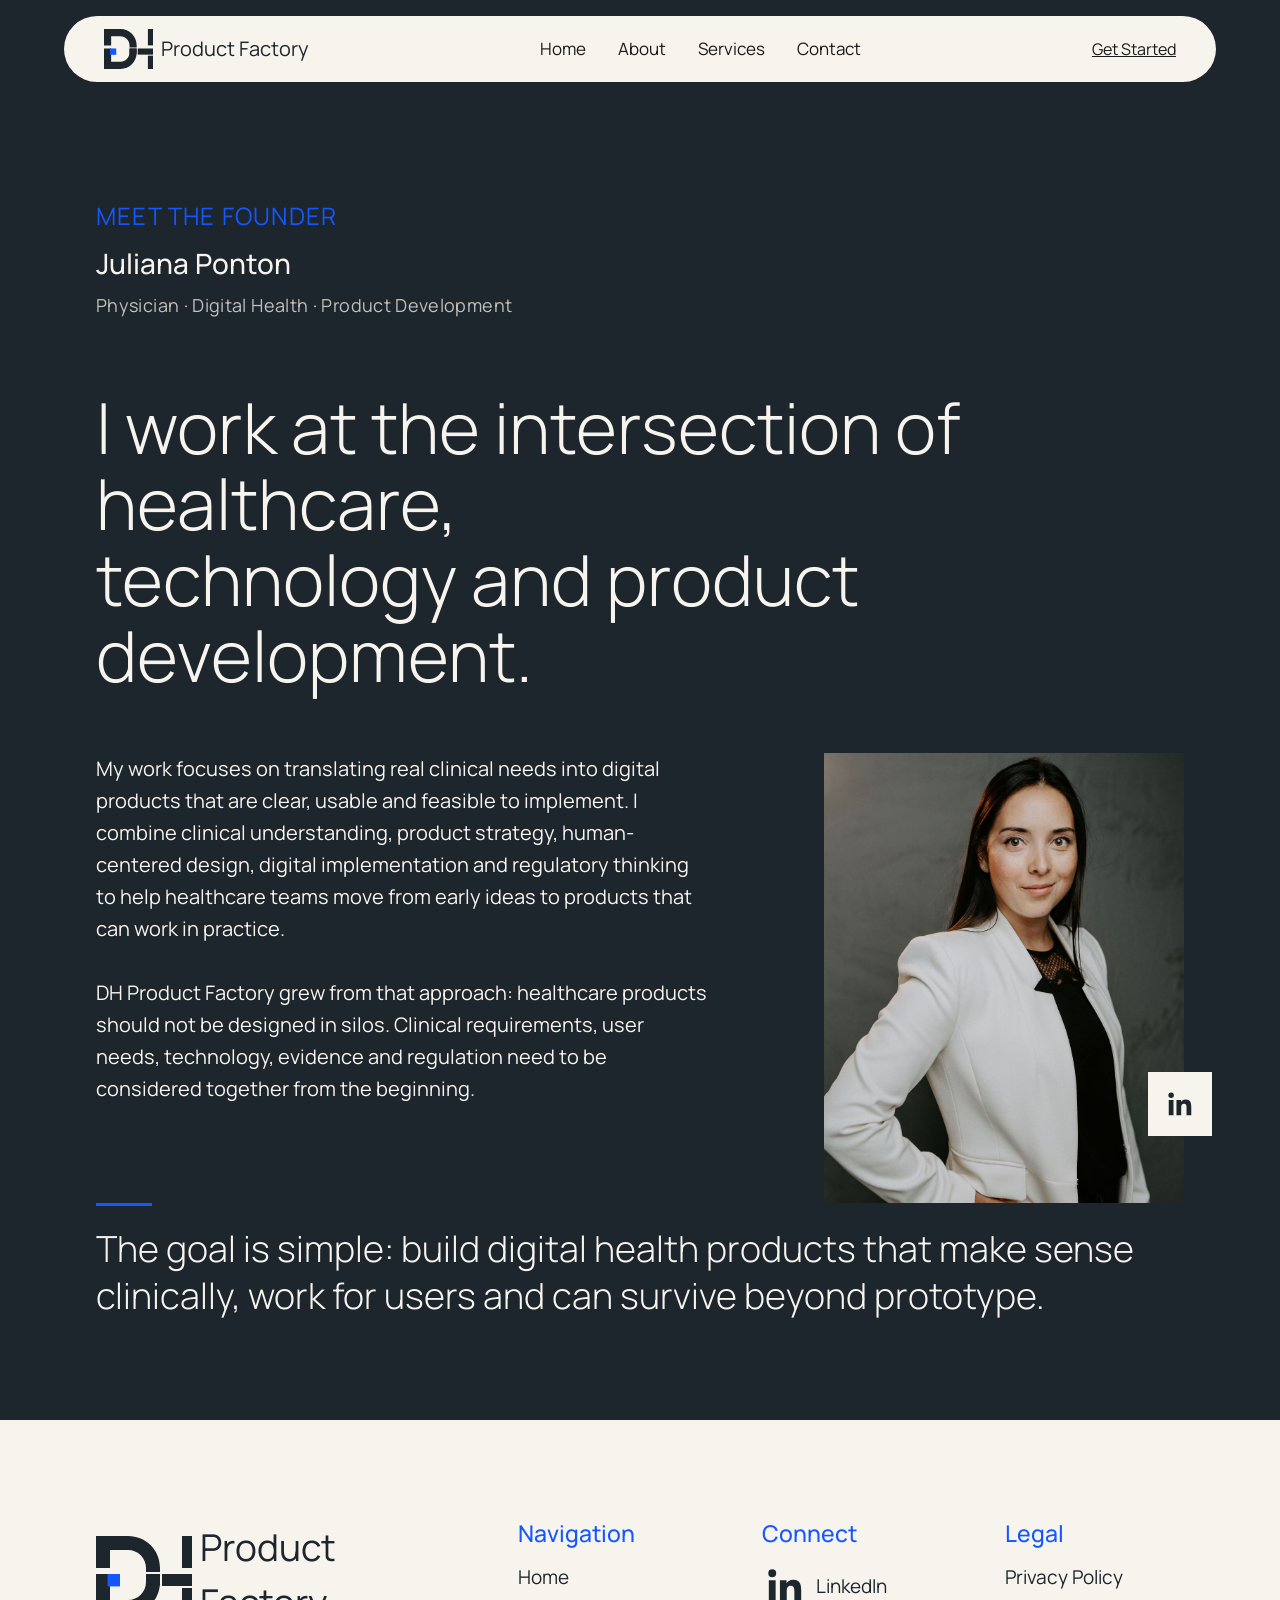
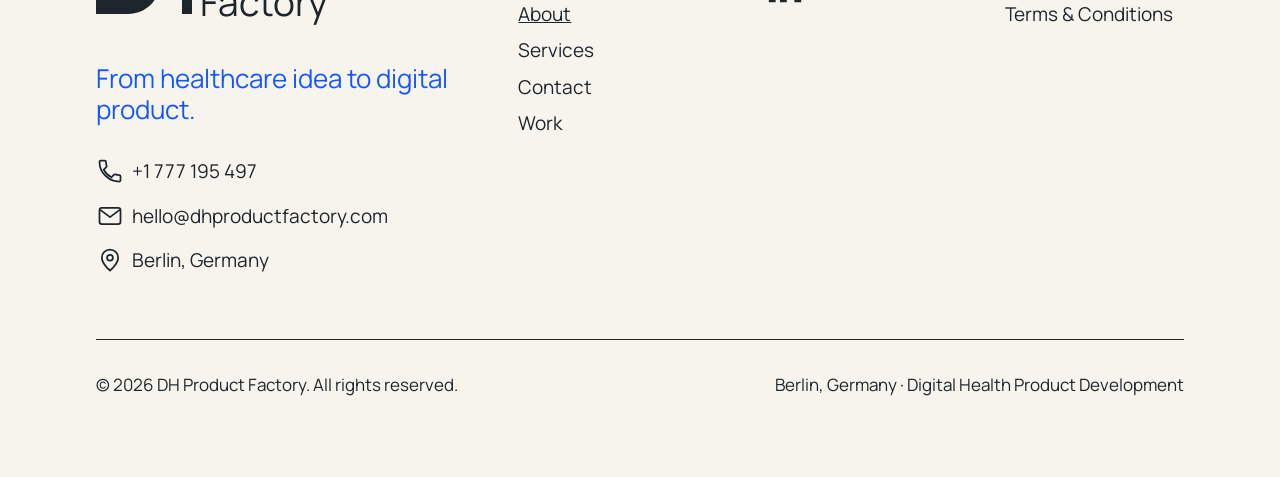
==== about.html @ 0b408cc9 "About page and Founders section" ====
<!DOCTYPE html>
<html lang="en">
<head>
  <meta charset="UTF-8">
  <meta name="viewport" content="width=device-width, initial-scale=1.0">
  <title>About — DH Product Factory</title>
  <meta name="description" content="Meet Juliana Ponton, physician and founder of DH Product Factory.">
  <link rel="preconnect" href="https://fonts.googleapis.com">
  <link rel="preconnect" href="https://fonts.gstatic.com" crossorigin>
  <link href="https://fonts.googleapis.com/css2?family=Manrope:wght@200;300;400;500;600;700&display=swap" rel="stylesheet">
  <link rel="stylesheet" href="css/styles.css">
</head>
<body>

  <header class="site-header">
    <div class="header-inner">
      <a href="index.html" class="logo" aria-label="DH Product Factory home">
        <img class="logo-mark" src="assets/logos/dh_product_factory_w-out_letters_charcoal.svg" alt="">
        <span class="logo-name">Product Factory</span>
      </a>

      <nav aria-label="Primary">
        <button type="button" class="nav-toggle" aria-expanded="false" aria-controls="nav-menu" aria-label="Toggle navigation menu">
          <span class="nav-toggle-bar"></span>
          <span class="nav-toggle-bar"></span>
          <span class="nav-toggle-bar"></span>
        </button>
        <ul class="nav-menu" id="nav-menu">
          <li><a href="index.html">Home</a></li>
          <li><a href="about.html">About</a></li>
          <li><a href="index.html#services">Services</a></li>
          <li><a href="index.html#contact">Contact</a></li>
        </ul>
      </nav>

      <a href="index.html#contact" class="btn-get-started">Get Started</a>
    </div>
  </header>

  <main>
    <section class="founder" id="about">
      <div class="founder-inner">
        <div class="founder-meta">
          <p class="founder-eyebrow">Meet the Founder</p>
          <p class="founder-name">Juliana Ponton</p>
          <p class="founder-role">Physician &middot; Digital Health &middot; Product Development</p>
        </div>

        <h2 class="founder-heading">I work at the intersection of healthcare,<br>technology and product development.</h2>

        <div class="founder-columns">
          <div class="founder-content">
            <p class="founder-body">My work focuses on translating real clinical needs into digital products that are clear, usable and feasible to implement. I combine clinical understanding, product strategy, human-centered design, digital implementation and regulatory thinking to help healthcare teams move from early ideas to products that can work in practice.</p>
            <p class="founder-body">DH Product Factory grew from that approach: healthcare products should not be designed in silos. Clinical requirements, user needs, technology, evidence and regulation need to be considered together from the beginning.</p>
          </div>

          <div class="founder-media">
            <img class="founder-image" src="assets/images/IMG_8677.JPG" alt="Portrait of Juliana Ponton, founder of DH Product Factory">
            <a href="#" class="founder-badge" aria-label="DH Product Factory on LinkedIn">
              <svg viewBox="0 0 24 24" fill="currentColor" focusable="false" aria-hidden="true">
                <path d="M20.447 20.452h-3.554v-5.569c0-1.328-.027-3.037-1.852-3.037-1.853 0-2.136 1.445-2.136 2.939v5.667H9.351V9h3.414v1.561h.046c.477-.9 1.637-1.85 3.37-1.85 3.601 0 4.267 2.37 4.267 5.455v6.286zM5.337 7.433a2.062 2.062 0 1 1 0-4.124 2.062 2.062 0 0 1 0 4.124zM7.114 20.452H3.558V9h3.556v11.452z"/>
              </svg>
            </a>
          </div>
        </div>

        <div class="founder-philosophy">
          <span class="founder-philosophy-rule" aria-hidden="true"></span>
          <p class="founder-philosophy-text">The goal is simple: build digital health products that make sense clinically, work for users and can survive beyond prototype.</p>
        </div>
      </div>
    </section>
  </main>

  <footer class="site-footer">
    <div class="footer-inner">
      <div class="footer-grid">
        <div class="footer-col footer-col--brand">
          <a href="index.html" class="footer-logo" aria-label="DH Product Factory home">
            <img class="footer-logo-mark" src="assets/logos/dh_product_factory_w-out_letters_charcoal.svg" alt="">
            <span class="footer-logo-text">Product Factory</span>
          </a>

          <p class="footer-tagline">From healthcare idea to digital product.</p>

          <ul class="footer-contact-list">
            <li class="footer-contact-item">
              <svg class="footer-contact-icon" viewBox="0 0 24 24" fill="none" stroke="currentColor" stroke-width="1.5" stroke-linecap="round" stroke-linejoin="round" aria-hidden="true">
                <path d="M6.62 10.79a15.05 15.05 0 0 0 6.59 6.59l2.2-2.2a1 1 0 0 1 1.01-.24c1.12.37 2.33.57 3.58.57a1 1 0 0 1 1 1V20a1 1 0 0 1-1 1C10.61 21 3 13.39 3 4a1 1 0 0 1 1-1h3.5a1 1 0 0 1 1 1c0 1.25.2 2.46.57 3.58a1 1 0 0 1-.25 1.01z"/>
              </svg>
              <a href="tel:+1777195497">+1 777 195 497</a>
            </li>
            <li class="footer-contact-item">
              <svg class="footer-contact-icon" viewBox="0 0 24 24" fill="none" stroke="currentColor" stroke-width="1.5" stroke-linecap="round" stroke-linejoin="round" aria-hidden="true">
                <rect x="3" y="5" width="18" height="14" rx="2"/>
                <path d="m4 7 8 6 8-6"/>
              </svg>
              <a href="mailto:hello@dhproductfactory.com">hello@dhproductfactory.com</a>
            </li>
            <li class="footer-contact-item">
              <svg class="footer-contact-icon" viewBox="0 0 24 24" fill="none" stroke="currentColor" stroke-width="1.5" stroke-linecap="round" stroke-linejoin="round" aria-hidden="true">
                <path d="M12 21s-7-6.2-7-11a7 7 0 0 1 14 0c0 4.8-7 11-7 11z"/>
                <circle cx="12" cy="10" r="2.5"/>
              </svg>
              <span>Berlin, Germany</span>
            </li>
          </ul>
        </div>

        <nav class="footer-col footer-col--nav" aria-label="Footer">
          <h3 class="footer-col-heading">Navigation</h3>
          <ul class="footer-links">
            <li><a href="index.html">Home</a></li>
            <li><a href="about.html" class="footer-link footer-link--current">About</a></li>
            <li><a href="index.html#services">Services</a></li>
            <li><a href="index.html#contact">Contact</a></li>
            <li><a href="index.html#work">Work</a></li>
          </ul>
        </nav>

        <div class="footer-col footer-col--connect">
          <h3 class="footer-col-heading">Connect</h3>
          <a href="#" class="footer-social-link">
            <svg class="footer-social-icon" viewBox="0 0 24 24" fill="currentColor" aria-hidden="true">
              <path d="M20.447 20.452h-3.554v-5.569c0-1.328-.027-3.037-1.852-3.037-1.853 0-2.136 1.445-2.136 2.939v5.667H9.351V9h3.414v1.561h.046c.477-.9 1.637-1.85 3.37-1.85 3.601 0 4.267 2.37 4.267 5.455v6.286zM5.337 7.433a2.062 2.062 0 1 1 0-4.124 2.062 2.062 0 0 1 0 4.124zM7.114 20.452H3.558V9h3.556v11.452z"/>
            </svg>
            <span>LinkedIn</span>
          </a>
        </div>

        <div class="footer-col footer-col--legal">
          <h3 class="footer-col-heading">Legal</h3>
          <ul class="footer-links">
            <li><a href="#">Privacy Policy</a></li>
            <li><a href="#">Terms &amp; Conditions</a></li>
          </ul>
        </div>
      </div>

      <div class="footer-divider" aria-hidden="true"></div>

      <div class="footer-bottom">
        <p>&copy; 2026 DH Product Factory. All rights reserved.</p>
        <p>Berlin, Germany &middot; Digital Health Product Development</p>
      </div>
    </div>
  </footer>

  <script src="js/main.js"></script>
</body>
</html>
---- css/styles.css ----
/* ==========================================================================
   DH Product Factory — Base Styles
   ========================================================================== */

/* --------------------------------------------------------------------------
   CSS Variables
   -------------------------------------------------------------------------- */
:root {
  /* Colors */
  --color-bg: #ffffff;
  --color-surface: #f5f5f5;
  --color-text: #1a1a1a;
  --color-text-muted: #555555;
  --color-primary: #000000;
  --color-secondary: #666666;
  --color-border: #e0e0e0;
  --color-link: #1a1a1a;
  --color-link-hover: #000000;

  /* Brand palette (hero / dark sections) */
  --color-dark-bg: #1D252D;
  --color-cream: #F7F4ED;
  --color-accent-blue: #1557FF;
  --color-warm-beige: #E9E4DA;
  --color-lavender-grey: #E2E3EA;

  /* Typography */
  --font-base: "Manrope", -apple-system, BlinkMacSystemFont, "Segoe UI", Roboto, Helvetica, Arial, sans-serif;
  --font-size-base: 1rem;
  --font-size-sm: 0.875rem;
  --font-size-lg: 1.25rem;
  --font-size-xl: 1.75rem;
  --font-size-2xl: 2.5rem;
  --line-height-base: 1.5;
  --line-height-heading: 1.2;

  /* Spacing */
  --space-xs: 0.25rem;
  --space-sm: 0.5rem;
  --space-md: 1rem;
  --space-lg: 2rem;
  --space-xl: 4rem;

  /* Border radius */
  --radius-sm: 4px;
  --radius-md: 8px;
  --radius-lg: 16px;
  --radius-full: 9999px;

  /* Layout */
  --container-max-width: 1200px;
  --transition-base: 0.2s ease;
}

/* --------------------------------------------------------------------------
   Reset
   -------------------------------------------------------------------------- */
*,
*::before,
*::after {
  box-sizing: border-box;
  margin: 0;
  padding: 0;
}

html {
  -webkit-text-size-adjust: 100%;
  scroll-behavior: smooth;
}

body {
  font-family: var(--font-base);
  font-size: var(--font-size-base);
  line-height: var(--line-height-base);
  color: var(--color-text);
  background-color: var(--color-bg);
  min-height: 100vh;
}

img,
picture,
svg,
video {
  display: block;
  max-width: 100%;
  height: auto;
}

h1, h2, h3, h4, h5, h6 {
  line-height: var(--line-height-heading);
  font-weight: 500;
}

a {
  color: var(--color-link);
  text-decoration: none;
}

a:hover,
a:focus-visible {
  color: var(--color-link-hover);
}

button,
input,
textarea,
select {
  font: inherit;
  color: inherit;
}

ul,
ol {
  list-style: none;
}

/* --------------------------------------------------------------------------
   Accessibility
   -------------------------------------------------------------------------- */
:focus-visible {
  outline: 2px solid var(--color-primary);
  outline-offset: 2px;
}

.sr-only {
  position: absolute;
  width: 1px;
  height: 1px;
  padding: 0;
  margin: -1px;
  overflow: hidden;
  clip: rect(0, 0, 0, 0);
  white-space: nowrap;
  border: 0;
}

/* --------------------------------------------------------------------------
   Layout helpers
   -------------------------------------------------------------------------- */
.container {
  width: 100%;
  max-width: var(--container-max-width);
  margin-inline: auto;
  padding-inline: var(--space-md);
}

@media (prefers-reduced-motion: reduce) {
  *,
  *::before,
  *::after {
    animation-duration: 0.01ms !important;
    animation-iteration-count: 1 !important;
    transition-duration: 0.01ms !important;
    scroll-behavior: auto !important;
  }
}

/* ==========================================================================
   Header / Navigation
   ========================================================================== */
.site-header {
  position: sticky;
  top: 0;
  z-index: 100;
  width: 100%;
  max-width: none;
  display: flex;
  justify-content: center;
  box-sizing: border-box;
  padding: var(--space-sm) var(--space-md);
  background-color: var(--color-dark-bg);
}

.header-inner {
  display: flex;
  align-items: center;
  justify-content: space-between;
  gap: var(--space-md);
  width: 100%;
  max-width: none;
  box-sizing: border-box;
  min-height: 56px;
  padding: var(--space-sm) var(--space-lg);
  background-color: var(--color-cream);
  border-radius: var(--radius-full);
}

.logo {
  display: flex;
  align-items: center;
  gap: 6px;
  white-space: nowrap;
  text-decoration: none;
}

.logo-mark {
  height: 28px;
  width: auto;
  flex-shrink: 0;
}

.logo-name {
  font-family: "Manrope", sans-serif;
  font-size: 15px;
  font-weight: 400;
  line-height: 1;
  color: var(--color-dark-bg);
}

/* Nav toggle (mobile hamburger) */
.nav-toggle {
  display: flex;
  flex-direction: column;
  justify-content: center;
  align-items: center;
  gap: 5px;
  width: 40px;
  height: 40px;
  background: none;
  border: none;
  cursor: pointer;
  border-radius: var(--radius-sm);
}

.nav-toggle-bar {
  display: block;
  width: 22px;
  height: 2px;
  background-color: var(--color-text);
  transition: transform var(--transition-base), opacity var(--transition-base);
}

.nav-toggle[aria-expanded="true"] .nav-toggle-bar:nth-child(1) {
  transform: translateY(7px) rotate(45deg);
}

.nav-toggle[aria-expanded="true"] .nav-toggle-bar:nth-child(2) {
  opacity: 0;
}

.nav-toggle[aria-expanded="true"] .nav-toggle-bar:nth-child(3) {
  transform: translateY(-7px) rotate(-45deg);
}

.nav-menu {
  position: absolute;
  top: calc(100% + var(--space-sm));
  left: var(--space-md);
  right: var(--space-md);
  display: flex;
  flex-direction: column;
  gap: var(--space-sm);
  padding: var(--space-md);
  background-color: var(--color-cream);
  border-radius: var(--radius-md);
  box-shadow: 0 8px 24px rgb(0 0 0 / 0.15);
  opacity: 0;
  visibility: hidden;
  transform: translateY(-8px);
  transition: opacity var(--transition-base), transform var(--transition-base), visibility var(--transition-base);
}

.nav-menu.is-open {
  opacity: 1;
  visibility: visible;
  transform: translateY(0);
}

.nav-menu a {
  display: block;
  padding: 0;
  font-weight: 400;
  font-size: 17px;
}

.btn-get-started {
  font-weight: 400;
  text-decoration: underline;
  white-space: nowrap;
  font-size: 16px;
}

@media (min-width: 900px) {
  .site-header {
    padding-block: var(--space-md);
    padding-inline: 0;
  }

  .header-inner {
    width: 90vw;
    max-width: none;
    min-height: 66px;
    padding: var(--space-sm) calc(var(--space-lg) * 1.25);
  }

  .logo {
    gap: 8px;
  }

  .logo-mark {
    height: 40px;
  }

  .logo-name {
    font-size: 20px;
  }

  .nav-toggle {
    display: none;
  }

  .nav-menu {
    position: static;
    flex-direction: row;
    align-items: center;
    gap: var(--space-lg);
    padding: 0;
    background: none;
    box-shadow: none;
    opacity: 1;
    visibility: visible;
    transform: none;
  }

  .nav-menu a {
    padding: 0;
    font-weight: 400;
    font-size: 17px;
  }
}

/* ==========================================================================
   Hero
   ========================================================================== */
.hero {
  position: relative;
  background-color: var(--color-dark-bg);
  padding-block: var(--space-xl) calc(var(--space-xl) * 1.5);
  overflow: hidden;
}

.hero-inner {
  position: relative;
  width: 100%;
  padding-inline: 7.5vw;
}

.hero-eyebrow {
  color: var(--color-accent-blue);
  font-size: 24px;
  font-weight: 400;
  letter-spacing: 0.08em;
  text-transform: uppercase;
  margin-bottom: var(--space-md);
}

.hero-heading {
  color: var(--color-cream);
  font-size: clamp(3.5rem, 8.25vw, 10rem);
  font-weight: 300;
  line-height: 1.15;
  max-width: 20ch;
}

.hero-decoration {
  display: none;
}

@media (min-width: 900px) {
  .hero {
    display: flex;
    align-items: center;
    min-height: 70vh;
    padding-block: calc(var(--space-xl) * 1.5) calc(var(--space-xl) * 2);
  }

  .hero-decoration {
    display: flex;
    align-items: center;
    position: absolute;
    top: 0.5em;
    right: 7.5vw;
    width: 180px;
  }

  .hero-decoration-line {
    flex: 1;
    height: 1px;
    background-color: var(--color-accent-blue);
  }

  .hero-decoration-button {
    display: flex;
    align-items: center;
    justify-content: center;
    flex-shrink: 0;
    width: 48px;
    height: 48px;
    margin-inline: var(--space-xs);
    background-color: var(--color-cream);
    border-radius: var(--radius-full);
    transition: transform var(--transition-base);
  }

  .hero-decoration-button svg {
    width: 14px;
    height: 14px;
  }

  .hero-decoration:hover .hero-decoration-button {
    transform: scale(1.08);
  }
}

/* ==========================================================================
   Process (three-column statement / summary / steps)
   ========================================================================== */
.process {
  display: grid;
  grid-template-columns: 1fr;
}

.process-col {
  padding: var(--space-lg) var(--space-md);
}

.process-col--statement {
  background-color: var(--color-warm-beige);
  padding-inline-start: 7.5vw;
}

.process-col--summary {
  background-color: var(--color-cream);
  display: flex;
  flex-direction: column;
  justify-content: space-between;
  gap: var(--space-lg);
}

.process-col--steps {
  background-color: var(--color-accent-blue);
  padding-inline-end: 7.5vw;
}

.process-statement {
  color: var(--color-dark-bg);
  font-size: 60px;
  font-weight: 300;
  line-height: 1.03;
  max-width: 20ch;
}

.process-summary {
  color: var(--color-dark-bg);
  font-size: 42px;
  font-weight: 400;
  line-height: 1.2;
  max-width: 26ch;
}

.process-cta {
  display: inline-flex;
  align-items: center;
  justify-content: center;
  gap: var(--space-sm);
  width: 100%;
  padding: var(--space-md) var(--space-lg);
  background-color: var(--color-dark-bg);
  color: var(--color-cream);
  font-size: var(--font-size-sm);
  font-weight: 500;
  letter-spacing: 0.06em;
  text-transform: uppercase;
  text-align: center;
  border-radius: var(--radius-sm);
}

.process-cta:hover,
.process-cta:focus-visible {
  color: var(--color-cream);
  opacity: 0.85;
}

.process-steps-heading {
  color: var(--color-cream);
  font-size: clamp(1.75rem, 4vw, 2.25rem);
  font-weight: 400;
}

.process-steps-divider {
  height: 1px;
  margin-block: var(--space-md) var(--space-lg);
  background-color: var(--color-cream);
  opacity: 0.5;
}

.process-steps-list {
  display: flex;
  flex-direction: column;
  gap: var(--space-md);
}

.process-step {
  display: flex;
  align-items: center;
  gap: var(--space-sm);
}

.process-step-badge {
  display: flex;
  align-items: center;
  justify-content: center;
  flex-shrink: 0;
  width: 32px;
  height: 32px;
  background-color: var(--color-cream);
  color: var(--color-accent-blue);
  font-size: var(--font-size-sm);
  font-weight: 500;
  border-radius: var(--radius-full);
}

.process-step-label {
  color: var(--color-cream);
  font-size: 1.125rem;
  font-weight: 400;
}

@media (min-width: 768px) {
  .process {
    grid-template-columns: 1fr 1fr;
  }

  .process-col--statement {
    grid-column: 1 / -1;
  }
}

@media (min-width: 1024px) {
  .process {
    grid-template-columns: 52fr 27fr 21fr;
    min-height: 670px;
  }

  .process-col--statement {
    grid-column: auto;
  }

  .process-col {
    padding: 4.5rem var(--space-lg);
  }

  .process-col--statement {
    padding-inline-start: 7.5vw;
  }

  .process-col--steps {
    padding-inline-end: 7.5vw;
  }

  .process-statement {
    font-size: 60px;
    line-height: 1.03;
    font-weight: 300;
    max-width: 20ch;
  }

  .process-summary {
    font-size: 42px;
    line-height: 1.2;
  }

  .process-cta {
    min-height: 110px;
    padding-inline: 3.5rem;
    font-size: clamp(1.25rem, 1.35vw, 2rem);
    letter-spacing: 0.04em;
  }

  .process-steps-heading {
    font-size: clamp(3rem, 4.5vw, 6.5rem);
    font-weight: 300;
    line-height: 1;
  }

  .process-steps-divider {
    margin-block: var(--space-lg) var(--space-xl);
  }

  .process-steps-list {
    gap: var(--space-lg);
  }

  .process-step {
    gap: var(--space-md);
  }

  .process-step-badge {
    width: clamp(50px, 2.7vw, 54px);
    height: clamp(50px, 2.7vw, 54px);
    font-size: clamp(1.125rem, 1vw, 1.25rem);
  }

  .process-step-label {
    font-size: clamp(1.75rem, 1.6vw, 2rem);
  }
}

/* --------------------------------------------------------------------------
   Process — scroll-triggered entrance animation
   -------------------------------------------------------------------------- */
.process-statement,
.process-summary,
.process-steps-heading,
.process-step {
  opacity: 0;
  transform: translateY(40px);
  transition: opacity 1200ms cubic-bezier(0.22, 1, 0.36, 1),
              transform 1200ms cubic-bezier(0.22, 1, 0.36, 1);
}

.process-steps-divider {
  opacity: 0;
  transform: translateY(40px);
  transition: opacity 760ms cubic-bezier(0.22, 1, 0.36, 1),
              transform 760ms cubic-bezier(0.22, 1, 0.36, 1);
}

.process-cta {
  opacity: 0;
  transform: translateY(80px);
  transition: opacity 1200ms cubic-bezier(0.32, 0, 0.24, 1),
              transform 1200ms cubic-bezier(0.32, 0, 0.24, 1);
}

.process.is-visible .process-statement {
  opacity: 1;
  transform: translateY(0);
  transition-delay: 0ms;
}

.process.is-visible .process-summary {
  opacity: 1;
  transform: translateY(0);
  transition-delay: 90ms;
}

.process.is-visible .process-steps-heading {
  opacity: 1;
  transform: translateY(0);
  transition-delay: 180ms;
}

.process.is-visible .process-steps-divider {
  opacity: 1;
  transform: translateY(0);
  transition-delay: 260ms;
}

.process.is-visible .process-step:nth-child(1) { opacity: 1; transform: translateY(0); transition-delay: 340ms; }
.process.is-visible .process-step:nth-child(2) { opacity: 1; transform: translateY(0); transition-delay: 410ms; }
.process.is-visible .process-step:nth-child(3) { opacity: 1; transform: translateY(0); transition-delay: 480ms; }
.process.is-visible .process-step:nth-child(4) { opacity: 1; transform: translateY(0); transition-delay: 550ms; }
.process.is-visible .process-step:nth-child(5) { opacity: 1; transform: translateY(0); transition-delay: 620ms; }
.process.is-visible .process-step:nth-child(6) { opacity: 1; transform: translateY(0); transition-delay: 690ms; }

.process.is-visible .process-cta {
  opacity: 1;
  transform: translateY(0);
  transition-delay: 780ms;
}

@media (prefers-reduced-motion: reduce) {
  .process-statement,
  .process-summary,
  .process-steps-heading,
  .process-steps-divider,
  .process-cta,
  .process-step {
    opacity: 1;
    transform: none;
    transition: none;
  }
}

/* ==========================================================================
   Founder
   ========================================================================== */
.founder {
  background-color: var(--color-dark-bg);
  padding-block: var(--space-xl) var(--space-xl);
}

.founder-inner {
  display: flex;
  flex-direction: column;
  padding-inline: 7.5vw;
}

.founder-meta {
  display: flex;
  flex-direction: column;
  gap: 0.5rem;
  margin-bottom: 2.5rem;
}

.founder-eyebrow {
  color: var(--color-accent-blue);
  font-size: 18px;
  font-weight: 400;
  letter-spacing: 0.05em;
  text-transform: uppercase;
}

.founder-name {
  color: var(--color-cream);
  font-size: 1.5rem;
  font-weight: 500;
}

.founder-role {
  color: var(--color-cream);
  opacity: 0.75;
  font-size: 1rem;
  font-weight: 400;
  letter-spacing: 0.02em;
}

.founder-heading {
  color: var(--color-cream);
  font-size: clamp(2.5rem, 5.5vw, 4.5rem);
  font-weight: 300;
  line-height: 1.08;
  margin-bottom: 2rem;
}

.founder-columns {
  display: flex;
  flex-direction: column;
  gap: var(--space-xl);
}

.founder-content {
  display: flex;
  flex-direction: column;
  gap: var(--space-lg);
}

.founder-body {
  color: var(--color-cream);
  font-size: 18px;
  line-height: 1.6;
  max-width: 620px;
}

.founder-media {
  position: relative;
  width: 100%;
}

.founder-image {
  aspect-ratio: 4 / 5;
  object-fit: cover;
  object-position: top;
  border-radius: 0;
}

.founder-badge {
  position: absolute;
  bottom: 15%;
  right: -20px;
  display: flex;
  align-items: center;
  justify-content: center;
  width: 56px;
  height: 56px;
  background-color: var(--color-cream);
  color: var(--color-dark-bg);
}

.founder-badge svg {
  width: 28px;
  height: 28px;
}

.founder-philosophy {
  margin-top: 8px;
}

.founder-philosophy-rule {
  display: block;
  width: 56px;
  height: 3px;
  background-color: var(--color-accent-blue);
  margin-bottom: 20px;
}

.founder-philosophy-text {
  color: var(--color-cream);
  font-size: clamp(1.5rem, 2.9vw, 2.25rem);
  font-weight: 300;
  line-height: 1.3;
  max-width: 1040px;
}

@media (min-width: 1024px) {
  .founder {
    padding-block: 100px;
  }

  .founder-inner {
    padding-inline: 7.5vw;
  }

  .founder-meta {
    margin-bottom: 70px;
  }

  .founder-eyebrow {
    font-size: 24px;
  }

  .founder-name {
    font-size: 1.75rem;
  }

  .founder-role {
    font-size: 1.125rem;
  }

  .founder-heading {
    margin-bottom: 60px;
  }

  .founder-columns {
    display: grid;
    grid-template-columns: 58fr 34fr;
    align-items: start;
    gap: 114px;
  }

  .founder-image {
   aspect-ratio: 4 / 5
  }

  .founder-body {
    font-size: 20px;
  }

  .founder-philosophy {
    margin-top: 0px;
  }

  .founder-badge {
    width: 64px;
    height: 64px;
    right: -28px;
  }

  .founder-badge svg {
    width: 32px;
    height: 32px;
  }
}

/* ==========================================================================
   How We Help (services)
   ========================================================================== */
.services {
  background-color: var(--color-dark-bg);
  padding-block: var(--space-xl);
}

.services-inner {
  padding-inline: 3.75vw;
}

.services-heading {
  color: var(--color-accent-blue);
  font-size: clamp(1.75rem, 6vw, 3.25rem);
  font-weight: 400;
  text-transform: uppercase;
  letter-spacing: 0.02em;
  margin-bottom: var(--space-xl);
}

.services-grid {
  display: grid;
  grid-template-columns: 1fr;
}

.service-card {
  display: flex;
  flex-direction: column;
}

.service-card--beige {
  background-color: var(--color-warm-beige);
}

.service-card--white {
  background-color: var(--color-cream);
}

.service-card--blue {
  background-color: var(--color-accent-blue);
}

.service-card-inner {
  padding: 2rem 1.5rem;
}

.service-card--beige .service-card-inner,
.service-card--white .service-card-inner {
  color: var(--color-dark-bg);
}

.service-card--blue .service-card-inner {
  color: var(--color-cream);
}

.service-number {
  display: block;
  font-size: clamp(2.5rem, 12vw, 4.5rem);
  font-weight: 300;
  line-height: 1;
  margin-bottom: var(--space-md);
}

.service-title {
  font-size: 1.5rem;
  font-weight: 400;
  margin-bottom: var(--space-md);
}

.service-body {
  font-size: 1.125rem;
  line-height: 1.35;
  margin-bottom: var(--space-lg);
}

.service-divider {
  height: 1px;
  background-color: var(--color-dark-bg);
  margin-block: var(--space-lg);
}

.service-tags {
  font-size: 1rem;
  line-height: 1.25;
}

.services-cta {
  display: flex;
  align-items: center;
  justify-content: space-between;
  gap: var(--space-md);
  padding-inline: 1.5rem;
  min-height: 90px;
  background-color: var(--color-accent-blue);
  color: var(--color-cream);
  font-size: 1.25rem;
  transition: opacity var(--transition-base);
}

.services-cta:hover,
.services-cta:focus-visible {
  color: var(--color-cream);
  opacity: 0.85;
}

.services-cta-arrow {
  font-size: 1.75rem;
  flex-shrink: 0;
}

@media (min-width: 768px) {
  .services-grid {
    grid-template-columns: repeat(3, 1fr);
  }

  .services-cta {
    grid-column: 1;
  }
}

@media (min-width: 1024px) {
  .services {
    padding-block: 80px;
  }

  .services-inner {
    padding-inline: 3.75vw;
  }

  .services-heading {
    font-size: 52px;
    margin-bottom: 77px;
  }

  .service-card-inner {
    padding: 44px 37px 41px;
  }

  .service-number {
    font-size: 95px;
  }

  .service-title {
    font-size: 30px;
  }

  .service-body {
    font-size: 21px;
    line-height: 1.35;
  }

  .service-divider {
    margin-block: 36px;
  }

  .service-tags {
    font-size: 18px;
    line-height: 1.25;
  }

  .services-cta {
    min-height: 110px;
    padding-inline: 37px;
    font-size: 26px;
  }

  .services-cta-arrow {
    font-size: 2rem;
  }
}

/* ==========================================================================
   Video section
   ========================================================================== */
.video-section {
  position: relative;
  width: 100%;
  min-height: 340px;
  overflow: hidden;
}

.video-background {
  position: absolute;
  inset: 0;
  width: 100%;
  height: 100%;
  object-fit: cover;
}

.video-overlay {
  position: absolute;
  inset: 0;
  background: linear-gradient(rgba(29, 37, 45, 0.18) 0%, rgba(29, 37, 45, 0.18)),
  rgba(21,87,255,0.60);
  pointer-events: none;
}

@media (min-width: 600px) {
  .video-section {
    min-height: 440px;
  }
}

@media (min-width: 1024px) {
  .video-section {
    min-height: 560px;
  }
}

/* ==========================================================================
   Selected Work
   ========================================================================== */
.work {
  display: grid;
  grid-template-columns: 1fr;
}

.work-intro {
  background-color: var(--color-dark-bg);
  padding: 4.5rem var(--space-md);
}

.work-eyebrow {
  color: var(--color-accent-blue);
  font-size: 24px;
  font-weight: 400;
  text-transform: uppercase;
  letter-spacing: 0.05em;
  margin-bottom: var(--space-md);
}

.work-heading {
  color: var(--color-cream);
  font-size: clamp(2.25rem, 7vw, 3.5rem);
  font-weight: 300;
  line-height: 1.05;
  margin-bottom: var(--space-lg);
}

.work-summary {
  color: var(--color-cream);
  font-size: 18px;
  line-height: 1.35;
  max-width: 640px;
}

.work-projects {
  background-color: var(--color-cream);
  display: flex;
  flex-direction: column;
  padding-inline: 1.5rem;
}

.work-project {
  display: flex;
  flex-direction: column;
  gap: var(--space-md);
  padding-block: 2.5rem;
}

.work-pill {
  display: flex;
  align-items: center;
  width: 68%;
  min-height: 56px;
  padding: 6px 24px 6px 10px;
  background-color: var(--color-lavender-grey);
  border-radius: var(--radius-full);
  color: var(--color-accent-blue);
  font-size: 0.875rem;
  font-weight: 400;
  text-transform: uppercase;
  letter-spacing: 0.03em;
  margin-bottom: var(--space-sm);
}

.work-pill-dot {
  width: 32px;
  height: 32px;
  flex-shrink: 0;
  margin-right: 18px;
  background-color: var(--color-accent-blue);
  border-radius: 50%;
}

.work-project-title {
  color: var(--color-dark-bg);
  font-size: 1.5rem;
  font-weight: 400;
  margin-bottom: var(--space-sm);
}

.work-project-desc {
  color: var(--color-dark-bg);
  font-size: 1.125rem;
  line-height: 1.3;
}

.work-project-link {
  align-self: flex-end;
  color: var(--color-accent-blue);
  font-size: 1rem;
  white-space: nowrap;
}

.work-divider {
  height: 1px;
  background-color: var(--color-dark-bg);
}

@media (min-width: 1024px) {
  .work {
    grid-template-columns: 51fr 49fr;
  }

  .work-intro {
    display: flex;
    flex-direction: column;
    justify-content: center;
    padding: 100px 7.5vw;
  }

  .work-heading {
    font-size: 68px;
  }

  .work-summary {
    font-size: 23px;
    max-width: 660px;
  }

  .work-projects {
    padding-inline: 40px;
  }

  .work-project {
    display: grid;
    grid-template-columns: 1fr auto;
    align-items: end;
    column-gap: var(--space-lg);
    padding-block: 44px;
  }

  .work-project-content {
    grid-column: 1;
  }

  .work-project-link {
    grid-column: 2;
    font-size: 19px;
  }

  .work-pill {
    width: 72%;
    min-height: 60px;
    font-size: 20px;
    padding: 6px 28px 6px 10px;
  }

  .work-pill-dot {
    width: 46px;
    height: 46px;
    margin-right: 26px;
  }

  .work-project-title {
    font-size: 37px;
    font-weight: 400;
  }

  .work-project-desc {
    font-size: 21px;
    line-height: 1.3;
    max-width: 70%;
  }
}

/* ==========================================================================
   Contact (Start a Project)
   ========================================================================== */
.contact {
  background-color: var(--color-dark-bg);
  padding-block: var(--space-xl);
}

.contact-inner {
  display: flex;
  flex-direction: column;
  gap: var(--space-xl);
  padding-inline: 7.5vw;
}

.contact-eyebrow {
  color: var(--color-accent-blue);
  font-size: 20px;
  font-weight: 400;
  text-transform: uppercase;
  letter-spacing: 0.05em;
  margin-bottom: var(--space-md);
}

.contact-heading {
  color: var(--color-cream);
  font-size: clamp(2.25rem, 7vw, 3.5rem);
  font-weight: 300;
  line-height: 1.05;
  margin-bottom: 48px;
}

.contact-summary {
  color: var(--color-cream);
  font-size: 18px;
  line-height: 1.35;
  max-width: 560px;
}

.contact-form {
  display: flex;
  flex-direction: column;
  gap: var(--space-lg);
}

.contact-form-row {
  display: grid;
  grid-template-columns: 1fr;
  gap: var(--space-lg);
}

.contact-field {
  display: flex;
  flex-direction: column;
  gap: var(--space-sm);
}

.contact-field-label {
  color: var(--color-cream);
  opacity: 0.85;
  font-size: 1.125rem;
  font-weight: 400;
}

.contact-field input {
  background: transparent;
  border: none;
  border-bottom: 1px solid rgba(247, 244, 237, 0.4);
  color: var(--color-cream);
  font-family: inherit;
  font-size: 1.125rem;
  padding-block: 0.75rem;
  outline: none;
  transition: border-color var(--transition-base);
}

.contact-field input:focus-visible {
  border-bottom-color: var(--color-accent-blue);
}

.contact-submit {
  width: 100%;
  min-height: 56px;
  background-color: var(--color-accent-blue);
  color: var(--color-cream);
  font-size: 1.125rem;
  font-weight: 400;
  border: none;
  border-radius: var(--radius-full);
  cursor: pointer;
  transition: opacity var(--transition-base);
}

.contact-submit:hover,
.contact-submit:focus-visible {
  opacity: 0.85;
}

@media (min-width: 1024px) {
  .contact {
    padding-block: 100px;
  }

  .contact-inner {
    display: grid;
    grid-template-columns: 47fr 53fr;
    align-items: start;
    gap: 100px;
    padding-inline: 7.5vw;
  }

  .contact-intro {
    display: flex;
    flex-direction: column;
  }

  .contact-eyebrow {
    font-size: 24px;
  }

  .contact-heading {
    font-size: 72px;
  }

  .contact-summary {
    font-size: 26px;
    max-width: 600px;
    margin-top: 40px;
  }

  .contact-form-row {
    grid-template-columns: 1fr 1fr;
  }

  .contact-field-label,
  .contact-field input {
    font-size: 20px;
  }

  .contact-submit {
    min-height: 60px;
    font-size: 21px;
  }
}

/* ==========================================================================
   Footer
   ========================================================================== */
.site-footer {
  background-color: var(--color-cream);
  color: var(--color-dark-bg);
}

.footer-inner {
  padding: 4rem 7.5vw 3rem;
}

.footer-grid {
  display: flex;
  flex-direction: column;
  gap: var(--space-xl);
  margin-bottom: var(--space-xl);
}

.footer-col-heading {
  color: var(--color-accent-blue);
  font-size: 1.375rem;
  font-weight: 500;
  margin-bottom: var(--space-md);
}

/* Brand column */
.footer-logo {
  display: flex;
  align-items: center;
  gap: var(--space-sm);
  margin-bottom: var(--space-lg);
}

.footer-logo-mark {
  height: 48px;
  width: auto;
}

.footer-logo-text {
  color: var(--color-dark-bg);
  font-size: 1.5rem;
  font-weight: 400;
}

.footer-tagline {
  color: var(--color-accent-blue);
  font-size: 1.25rem;
  line-height: 1.2;
  max-width: 420px;
  margin-bottom: var(--space-lg);
}

.footer-contact-list {
  display: flex;
  flex-direction: column;
  gap: var(--space-md);
}

.footer-contact-item {
  display: flex;
  align-items: center;
  gap: var(--space-sm);
}

.footer-contact-icon {
  flex-shrink: 0;
  width: 22px;
  height: 22px;
  color: var(--color-dark-bg);
}

.footer-contact-item a,
.footer-contact-item span {
  color: var(--color-dark-bg);
  font-size: 1rem;
}

/* Nav / Legal columns */
.footer-links {
  display: flex;
  flex-direction: column;
  gap: var(--space-sm);
}

.footer-links a {
  color: var(--color-dark-bg);
  font-size: 1rem;
}

.footer-link--current {
  text-decoration: underline;
}

/* Connect column */
.footer-social-link {
  display: flex;
  align-items: center;
  gap: var(--space-sm);
  color: var(--color-dark-bg);
  font-size: 1rem;
}

.footer-social-icon {
  flex-shrink: 0;
  width: 36px;
  height: 36px;
}

/* Bottom bar */
.footer-divider {
  height: 1px;
  background-color: var(--color-dark-bg);
  margin-bottom: var(--space-lg);
}

.footer-bottom {
  display: flex;
  flex-direction: column;
  gap: var(--space-sm);
  font-size: 0.9375rem;
}

@media (min-width: 1024px) {
  .footer-inner {
    padding: 100px 7.5vw 80px;
  }

  .footer-grid {
    display: grid;
    grid-template-columns: 2fr 1fr 1fr 1fr;
    gap: 4rem;
  }

  .footer-col-heading {
    font-size: 23px;
  }

  .footer-logo-mark {
    height: 78px;
  }

  .footer-logo-text {
    font-size: 37px;
  }

  .footer-tagline {
    font-size: 26px;
  }

  .footer-contact-icon {
    width: 28px;
    height: 28px;
  }

  .footer-contact-item a,
  .footer-contact-item span {
    font-size: 19px;
  }

  .footer-links a {
    font-size: 19px;
  }

  .footer-social-link {
    font-size: 19px;
  }

  .footer-social-icon {
    width: 46px;
    height: 46px;
  }

  .footer-bottom {
    flex-direction: row;
    align-items: center;
    justify-content: space-between;
    font-size: 17px;
  }
}
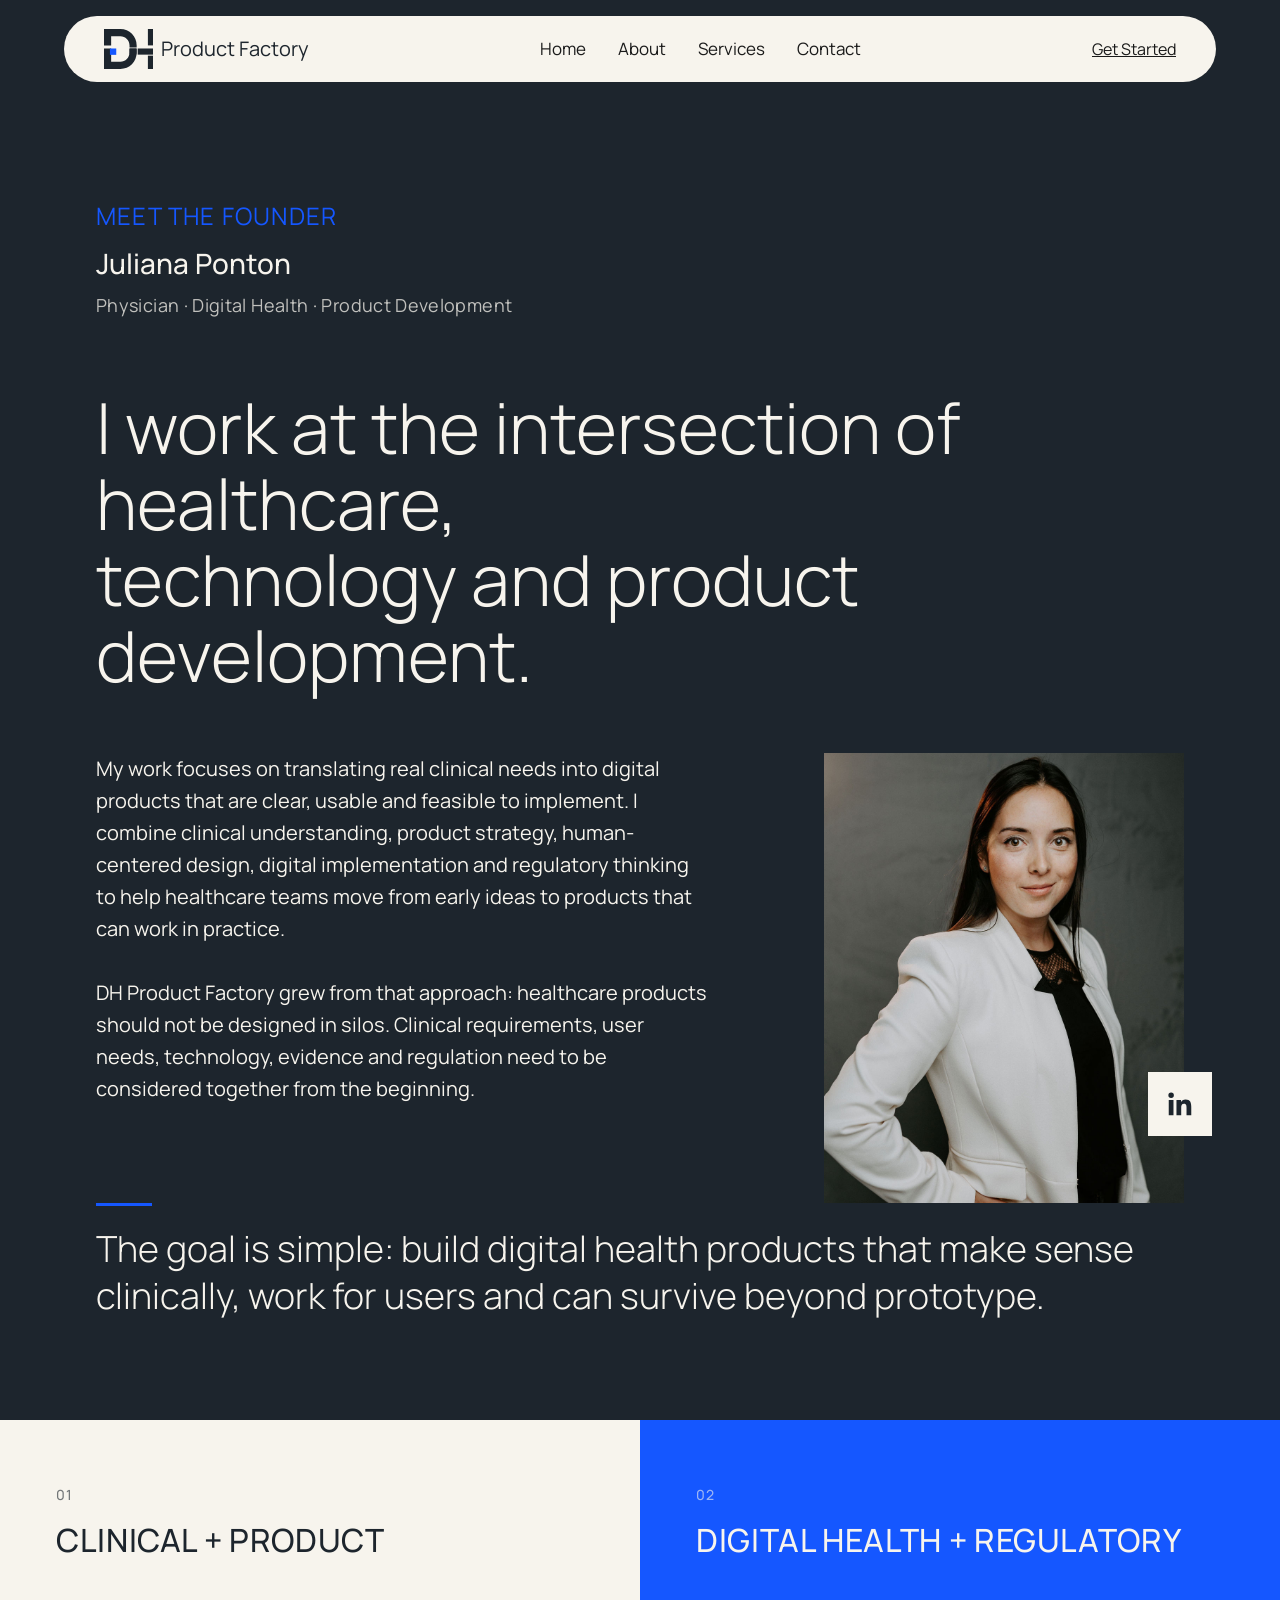
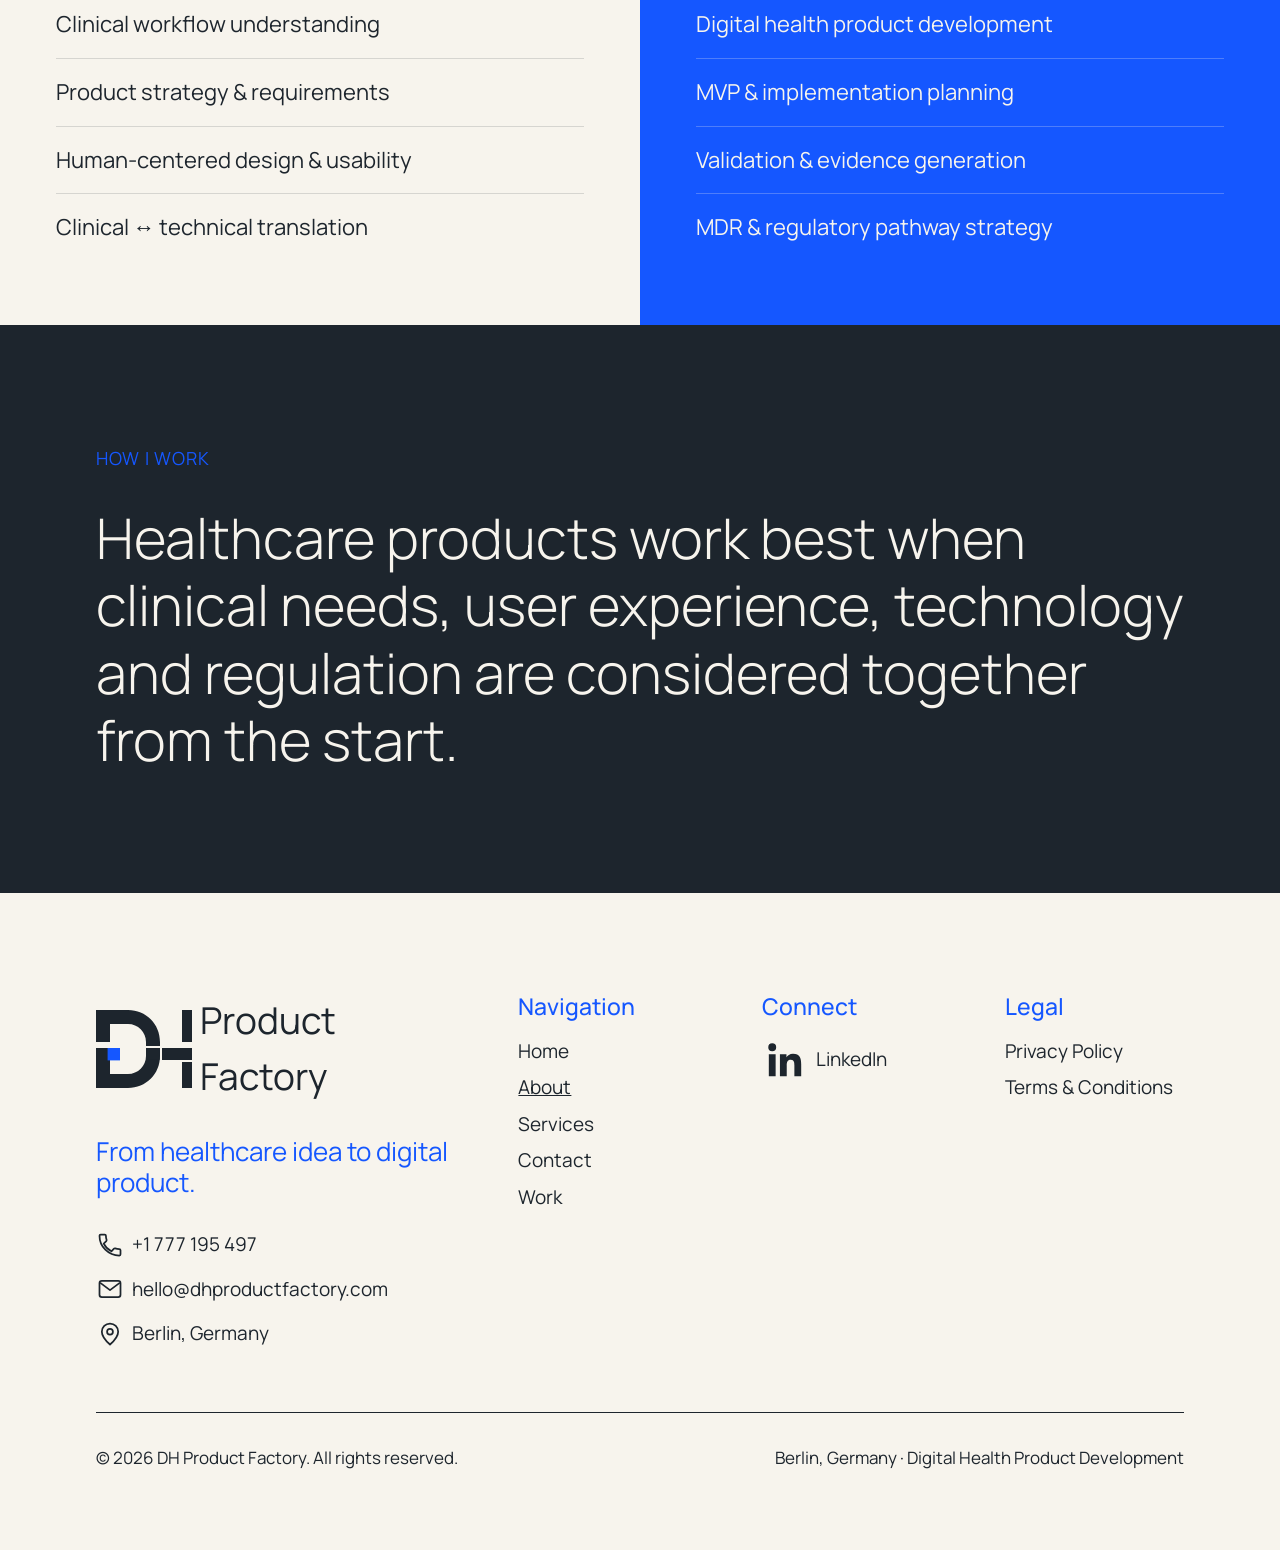
==== commit 2a4510c9: "How I work section in About page" ====
--- a/about.html
+++ b/about.html
@@ -68,6 +68,37 @@
           <span class="founder-philosophy-rule" aria-hidden="true"></span>
           <p class="founder-philosophy-text">The goal is simple: build digital health products that make sense clinically, work for users and can survive beyond prototype.</p>
         </div>
+      </div>
+    </section>
+
+    <section class="capabilities">
+      <div class="capabilities-panels">
+        <div class="capability-panel capability-panel--cream">
+          <span class="capability-label" aria-hidden="true">01</span>
+          <h3 class="capability-heading">Clinical + Product</h3>
+          <ul class="capability-list">
+            <li>Clinical workflow understanding</li>
+            <li>Product strategy &amp; requirements</li>
+            <li>Human-centered design &amp; usability</li>
+            <li>Clinical &harr; technical translation</li>
+          </ul>
+        </div>
+
+        <div class="capability-panel capability-panel--blue">
+          <span class="capability-label" aria-hidden="true">02</span>
+          <h3 class="capability-heading">Digital Health + Regulatory</h3>
+          <ul class="capability-list">
+            <li>Digital health product development</li>
+            <li>MVP &amp; implementation planning</li>
+            <li>Validation &amp; evidence generation</li>
+            <li>MDR &amp; regulatory pathway strategy</li>
+          </ul>
+        </div>
+      </div>
+
+      <div class="how-i-work">
+        <p class="how-i-work-eyebrow">How I Work</p>
+        <p class="how-i-work-statement">Healthcare products work best when clinical needs, user experience, technology and regulation are considered together from the start.</p>
       </div>
     </section>
   </main>
--- a/css/styles.css
+++ b/css/styles.css
@@ -864,6 +864,119 @@
 }
 
 /* ==========================================================================
+   Capabilities / How I Work (About page)
+   ========================================================================== */
+.capabilities-panels {
+  display: grid;
+  grid-template-columns: 1fr;
+}
+
+.capability-panel {
+  padding: 2.5rem 1.5rem;
+  border-radius: 0;
+}
+
+.capability-panel--cream {
+  background-color: var(--color-cream);
+  color: var(--color-dark-bg);
+}
+
+.capability-panel--blue {
+  background-color: var(--color-accent-blue);
+  color: var(--color-cream);
+}
+
+.capability-label {
+  display: block;
+  font-size: 14px;
+  font-weight: 500;
+  letter-spacing: 0.08em;
+  opacity: 0.6;
+  margin-bottom: var(--space-md);
+}
+
+.capability-heading {
+  font-size: 26px;
+  font-weight: 500;
+  text-transform: uppercase;
+  letter-spacing: 0.02em;
+  margin-bottom: var(--space-lg);
+}
+
+.capability-list {
+  display: flex;
+  flex-direction: column;
+}
+
+.capability-list li {
+  padding-block: 1.125rem;
+  font-size: 18px;
+  line-height: 1.4;
+}
+
+.capability-panel--cream .capability-list li + li {
+  border-top: 1px solid rgba(29, 37, 45, 0.15);
+}
+
+.capability-panel--blue .capability-list li + li {
+  border-top: 1px solid rgba(247, 244, 237, 0.25);
+}
+
+.how-i-work {
+  background-color: var(--color-dark-bg);
+  padding: var(--space-xl) 7.5vw;
+}
+
+.how-i-work-eyebrow {
+  color: var(--color-accent-blue);
+  font-size: 16px;
+  font-weight: 400;
+  text-transform: uppercase;
+  letter-spacing: 0.05em;
+  margin-bottom: var(--space-lg);
+}
+
+.how-i-work-statement {
+  color: var(--color-cream);
+  font-size: clamp(1.75rem, 5vw, 3rem);
+  font-weight: 300;
+  line-height: 1.2;
+  max-width: 1100px;
+}
+
+@media (min-width: 768px) {
+  .capabilities-panels {
+    grid-template-columns: 1fr 1fr;
+  }
+}
+
+@media (min-width: 1024px) {
+  .capability-panel {
+    padding: 64px 56px;
+  }
+
+  .capability-heading {
+    font-size: 32px;
+  }
+
+  .capability-list li {
+    font-size: 22px;
+  }
+
+  .how-i-work {
+    padding-block: 120px;
+  }
+
+  .how-i-work-eyebrow {
+    font-size: 18px;
+  }
+
+  .how-i-work-statement {
+    font-size: 56px;
+  }
+}
+
+/* ==========================================================================
    How We Help (services)
    ========================================================================== */
 .services {
